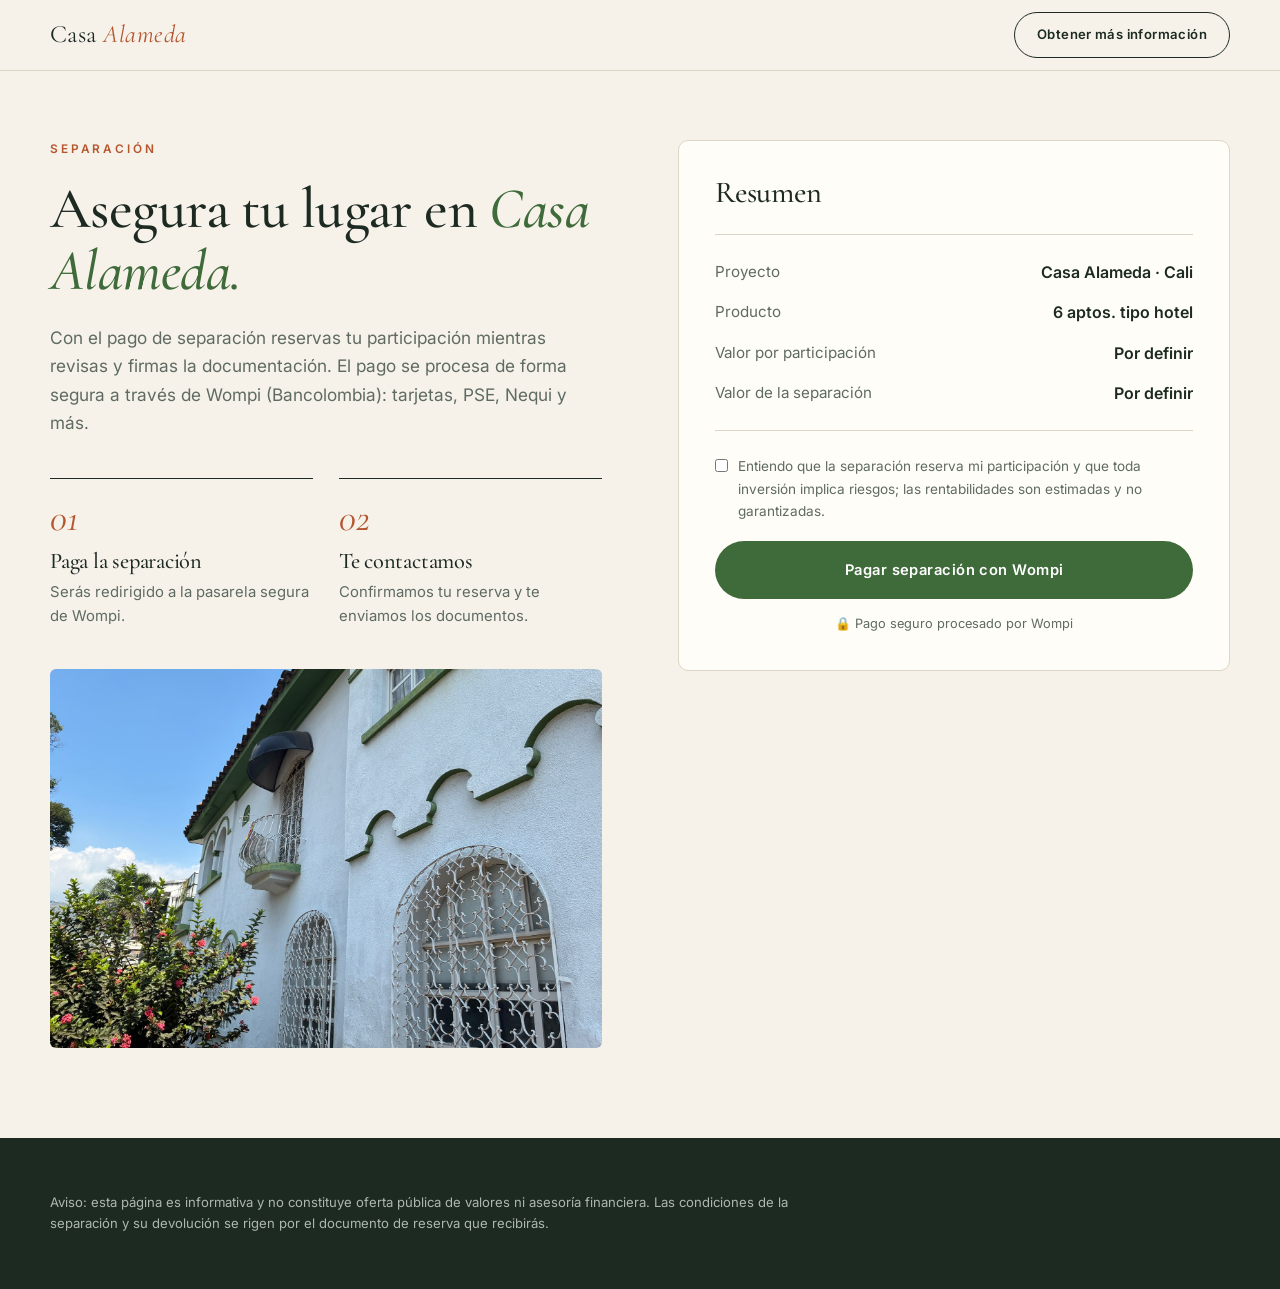
==== invertir.html @ cc1b2de7 "Landing Casa Alameda: inversión colaborativa en rentas cortas Co-Authored-By: Claude Fable 5.1 <nore" ====
<!DOCTYPE html>
<html lang="es">
<head>
<meta charset="utf-8">
<meta name="viewport" content="width=device-width,initial-scale=1">
<title>Separa tu participación · Casa Alameda</title>
<link rel="preconnect" href="https://fonts.googleapis.com">
<link rel="preconnect" href="https://fonts.gstatic.com" crossorigin>
<link href="https://fonts.googleapis.com/css2?family=Cormorant+Garamond:ital,wght@0,400;0,500;1,400;1,500&family=Inter:wght@400;500;600&display=swap" rel="stylesheet">
<link rel="stylesheet" href="styles.css">
</head>
<body>

<header class="nav solid">
  <div class="wrap">
    <a class="brand" href="index.html">Casa <span>Alameda</span></a>
    <a class="btn btn-dark btn-ghost" href="index.html#contacto">Obtener más información</a>
  </div>
</header>

<main class="checkout">
  <div class="wrap split" style="align-items:start">
    <div>
      <span class="eyebrow">Separación</span>
      <h2>Asegura tu lugar en <em>Casa Alameda.</em></h2>
      <p class="lead">Con el pago de separación reservas tu participación mientras revisas y firmas la documentación. El pago se procesa de forma segura a través de Wompi (Bancolombia): tarjetas, PSE, Nequi y más.</p>
      <ol class="steps" style="padding:0;grid-template-columns:1fr 1fr;margin-top:40px">
        <li><h3>Paga la separación</h3><p>Serás redirigido a la pasarela segura de Wompi.</p></li>
        <li><h3>Te contactamos</h3><p>Confirmamos tu reserva y te enviamos los documentos.</p></li>
      </ol>
      <div class="frame wide" style="margin-top:40px"><img src="assets/fachada-3.jpg" alt="Fachada Casa Alameda"></div>
    </div>

    <aside class="summary">
      <h3 style="font-size:1.9rem">Resumen</h3>
      <dl>
        <dt>Proyecto</dt><dd>Casa Alameda · Cali</dd>
        <dt>Producto</dt><dd>6 aptos. tipo hotel</dd>
        <dt>Valor por participación</dt><dd data-cfg="valorParticipacion"></dd>
        <dt>Valor de la separación</dt><dd data-cfg="valorSeparacion"></dd>
      </dl>
      <label class="check" style="margin-bottom:18px"><input type="checkbox" id="ok"> Entiendo que la separación reserva mi participación y que toda inversión implica riesgos; las rentabilidades son estimadas y no garantizadas.</label>
      <a class="btn btn-primary" id="pay" href="#">Pagar separación con Wompi</a>
      <div class="wompi-note">🔒 Pago seguro procesado por Wompi</div>
      <div class="msg" id="payMsg" style="margin-top:16px"></div>
    </aside>
  </div>
</main>

<footer style="margin-top:90px">
  <div class="wrap">
    <p>Aviso: esta página es informativa y no constituye oferta pública de valores ni asesoría financiera. Las condiciones de la separación y su devolución se rigen por el documento de reserva que recibirás.</p>
  </div>
</footer>

<script src="config.js"></script>
<script>
const C = window.ALAMEDA || {};
document.querySelectorAll('[data-cfg]').forEach(el=>{ el.textContent = C[el.dataset.cfg] ?? 'Por definir'; });
document.getElementById('pay').addEventListener('click',e=>{
  e.preventDefault();
  const msg=document.getElementById('payMsg'); msg.classList.add('on');
  if(!document.getElementById('ok').checked){ msg.textContent='Marca la casilla para continuar.'; return; }
  if(!C.wompiLink){ msg.textContent='Falta configurar el link de pago de Wompi en config.js (wompiLink).'; return; }
  location.href = C.wompiLink;
});
</script>
</body>
</html>
---- styles.css ----
:root{
  --cream:#f6f2ea; --paper:#fffdf8; --ink:#1d2a22; --muted:#5f6b62;
  --green:#3f6b3a; --green-dark:#2a4a2b; --terra:#b5562f; --line:#ddd5c5;
  --serif:"Cormorant Garamond",Georgia,serif; --sans:"Inter",system-ui,sans-serif;
}
*{box-sizing:border-box;margin:0}
html{scroll-behavior:smooth}
body{font-family:var(--sans);color:var(--ink);background:var(--cream);line-height:1.65;-webkit-font-smoothing:antialiased}
img,video{display:block;max-width:100%}
a{color:inherit}
.wrap{width:min(1180px,100% - 40px);margin-inline:auto}
h1,h2,h3{font-family:var(--serif);font-weight:500;line-height:1.08;letter-spacing:-.01em}
h2{font-size:clamp(2.1rem,4.6vw,3.6rem)}
h2 em,h1 em{font-style:italic;color:var(--green)}
.eyebrow{font-size:.74rem;letter-spacing:.24em;text-transform:uppercase;color:var(--terra);font-weight:600;margin-bottom:18px;display:block}
.lead{font-size:1.08rem;color:var(--muted);max-width:60ch}
section{padding:clamp(70px,10vw,130px) 0}

/* Botones */
.btn{display:inline-flex;align-items:center;gap:10px;padding:16px 30px;border-radius:999px;font-weight:600;font-size:.92rem;letter-spacing:.03em;text-decoration:none;border:1px solid transparent;cursor:pointer;transition:.25s;font-family:var(--sans)}
.btn-primary{background:var(--green);color:#fff}
.btn-primary:hover{background:var(--green-dark);transform:translateY(-2px)}
.btn-ghost{border-color:currentColor;color:inherit;background:transparent}
.btn-ghost:hover{background:#fff;color:var(--ink);border-color:#fff}
.btn-dark{border-color:var(--ink)}
.btn-dark:hover{background:var(--ink);color:#fff;border-color:var(--ink)}

/* Nav */
.nav{position:fixed;inset:0 0 auto 0;z-index:50;padding:18px 0;color:#fff;transition:.3s}
.nav.solid{background:rgba(246,242,234,.94);backdrop-filter:blur(10px);color:var(--ink);box-shadow:0 1px 0 var(--line);padding:12px 0}
.nav .wrap{display:flex;align-items:center;justify-content:space-between;gap:20px}
.brand{font-family:var(--serif);font-size:1.55rem;text-decoration:none;letter-spacing:.02em}
.brand span{font-style:italic;color:var(--terra)}
.nav ul{display:flex;gap:30px;list-style:none;padding:0;font-size:.86rem}
.nav ul a{text-decoration:none;opacity:.9}
.nav ul a:hover{opacity:1;text-decoration:underline;text-underline-offset:6px}
.nav .btn{padding:11px 22px;font-size:.82rem}
@media(max-width:860px){.nav ul{display:none}}

/* Hero */
.hero{position:relative;min-height:100svh;display:flex;align-items:flex-end;color:#fff;padding:130px 0 clamp(50px,8vw,90px);overflow:hidden}
.hero-media{position:absolute;inset:0}
.hero-media img,.hero-media video{width:100%;height:100%;object-fit:cover}
.hero-media::after{content:"";position:absolute;inset:0;background:linear-gradient(90deg,rgba(15,25,18,.72) 0%,rgba(15,25,18,.35) 55%,rgba(15,25,18,.05) 100%),linear-gradient(180deg,rgba(15,25,18,.4) 0%,rgba(15,25,18,0) 30%,rgba(15,25,18,.7) 100%)}
.hero .wrap{position:relative}
.hero .eyebrow{color:#f0c9a8}
.hero h1{font-size:clamp(3rem,8.5vw,7rem);max-width:13ch}
.hero h1 em{color:#cfe3c3}
.hero p{max-width:54ch;margin:24px 0 34px;font-size:1.1rem;opacity:.92}
.cta{display:flex;flex-wrap:wrap;gap:14px}
.hero-facts{display:grid;grid-template-columns:repeat(4,auto);gap:clamp(20px,5vw,60px);margin-top:54px;padding-top:26px;border-top:1px solid rgba(255,255,255,.28);width:fit-content}
.hero-facts b{display:block;font-family:var(--serif);font-size:2.2rem;font-weight:500;line-height:1}
.hero-facts small{font-size:.74rem;letter-spacing:.14em;text-transform:uppercase;opacity:.8}
@media(max-width:640px){.hero-facts{grid-template-columns:repeat(2,auto)}}

/* Split */
.split{display:grid;grid-template-columns:1fr 1fr;gap:clamp(30px,6vw,90px);align-items:center}
.split.rev>:first-child{order:2}
.split p+p{margin-top:16px}
.split .lead{margin-top:22px}
.frame{position:relative}
.frame img,.frame video{width:100%;aspect-ratio:4/5;object-fit:cover;border-radius:220px 220px 6px 6px}
.frame.wide img,.frame.wide video{aspect-ratio:16/11;border-radius:6px}
@media(max-width:860px){.split{grid-template-columns:1fr}.split.rev>:first-child{order:0}}

/* Ubicación */
.dark{background:var(--green-dark);color:#f3efe4}
.dark h2 em{color:#cfe3c3}
.dark .lead{color:#c9d3c4}
.dark .eyebrow{color:#f0c9a8}
.cards{display:grid;grid-template-columns:repeat(3,1fr);gap:22px;margin-top:54px}
.card{border:1px solid rgba(255,255,255,.2);border-radius:8px;padding:32px 28px}
.card .n{font-family:var(--serif);font-style:italic;font-size:1.1rem;color:#f0c9a8}
.card h3{font-size:1.7rem;margin:10px 0 12px}
.card p{font-size:.95rem;color:#c9d3c4}
@media(max-width:860px){.cards{grid-template-columns:1fr}}

/* Apartamentos */
.units{display:grid;grid-template-columns:repeat(4,1fr);gap:0;margin-top:50px;border-top:1px solid var(--line);border-left:1px solid var(--line)}
.unit{padding:30px 26px;border-right:1px solid var(--line);border-bottom:1px solid var(--line);background:var(--paper)}
.unit svg{width:30px;height:30px;stroke:var(--green);fill:none;stroke-width:1.4;margin-bottom:16px}
.unit h3{font-size:1.45rem;margin-bottom:6px}
.unit p{font-size:.92rem;color:var(--muted)}
@media(max-width:860px){.units{grid-template-columns:1fr 1fr}}
@media(max-width:520px){.units{grid-template-columns:1fr}}

/* Galería */
.gallery{display:grid;grid-template-columns:repeat(12,1fr);gap:12px;margin-top:50px}
.gallery figure{position:relative;overflow:hidden;border-radius:6px;cursor:zoom-in;grid-column:span 4}
.gallery figure.w6{grid-column:span 6}.gallery figure.w8{grid-column:span 8}
.gallery img{width:100%;height:100%;aspect-ratio:16/10;object-fit:cover;transition:transform .7s}
.gallery figure:hover img{transform:scale(1.05)}
.gallery figcaption{position:absolute;left:14px;bottom:12px;color:#fff;font-size:.78rem;letter-spacing:.1em;text-transform:uppercase;text-shadow:0 1px 8px rgba(0,0,0,.7)}
@media(max-width:760px){.gallery figure,.gallery figure.w6,.gallery figure.w8{grid-column:span 12}}
.lightbox{position:fixed;inset:0;background:rgba(10,15,12,.94);display:none;place-items:center;z-index:100;padding:20px;cursor:zoom-out}
.lightbox.on{display:grid}
.lightbox img{max-height:92vh;border-radius:4px}

/* Inversión */
.figures{display:grid;grid-template-columns:repeat(3,1fr);gap:0;margin-top:50px;border:1px solid var(--line);border-radius:8px;overflow:hidden;background:var(--paper)}
.figures div{padding:34px 30px;border-right:1px solid var(--line);border-bottom:1px solid var(--line)}
.figures small{font-size:.72rem;letter-spacing:.16em;text-transform:uppercase;color:var(--muted)}
.figures b{display:block;font-family:var(--serif);font-weight:500;font-size:clamp(1.5rem,2.6vw,2.2rem);margin-top:8px;line-height:1.15}
.figures b.tbd{color:#a79f8f;font-style:italic}
@media(max-width:760px){.figures{grid-template-columns:1fr}}
.includes{display:grid;grid-template-columns:repeat(3,1fr);gap:26px;margin-top:40px}
.includes li{list-style:none;padding-left:30px;position:relative;font-size:.97rem}
.includes li::before{content:"";position:absolute;left:0;top:.55em;width:16px;height:1px;background:var(--terra)}
.includes b{display:block;font-family:var(--serif);font-size:1.35rem;font-weight:500}
@media(max-width:760px){.includes{grid-template-columns:1fr}}

/* Pasos */
.steps{display:grid;grid-template-columns:repeat(4,1fr);gap:26px;margin-top:50px;counter-reset:s}
.steps li{list-style:none;counter-increment:s;border-top:1px solid var(--ink);padding-top:20px}
.steps li::before{content:"0" counter(s);font-family:var(--serif);font-style:italic;font-size:2.4rem;color:var(--terra);display:block;line-height:1;margin-bottom:12px}
.steps h3{font-size:1.4rem;margin-bottom:6px}
.steps p{font-size:.93rem;color:var(--muted)}
@media(max-width:860px){.steps{grid-template-columns:1fr 1fr}}
@media(max-width:520px){.steps{grid-template-columns:1fr}}

/* Contacto */
.contact{background:var(--paper);border-top:1px solid var(--line)}
form{display:grid;gap:16px}
.row{display:grid;grid-template-columns:1fr 1fr;gap:16px}
@media(max-width:520px){.row{grid-template-columns:1fr}}
label{font-size:.76rem;letter-spacing:.12em;text-transform:uppercase;color:var(--muted);display:grid;gap:8px}
input,select,textarea{font:inherit;font-size:1rem;letter-spacing:0;text-transform:none;color:var(--ink);padding:14px 16px;border:1px solid var(--line);border-radius:6px;background:#fff;width:100%}
input:focus,select:focus,textarea:focus{outline:2px solid var(--green);outline-offset:1px;border-color:transparent}
.check{display:flex;gap:10px;align-items:flex-start;text-transform:none;letter-spacing:0;font-size:.85rem}
.check input{width:auto;margin-top:4px}
.note{font-size:.84rem;color:var(--muted)}
.msg{padding:14px 16px;border-radius:6px;background:#eef3ea;border:1px solid #cddcc6;font-size:.92rem;display:none}
.msg.on{display:block}

/* Banda CTA */
.band{position:relative;color:#fff;text-align:center;padding:clamp(90px,14vw,170px) 0;overflow:hidden}
.band img{position:absolute;inset:0;width:100%;height:100%;object-fit:cover}
.band::after{content:"";position:absolute;inset:0;background:rgba(20,35,24,.72)}
.band .wrap{position:relative;z-index:1}
.band h2{max-width:18ch;margin:0 auto 30px}
.band h2 em{color:#cfe3c3}
.band .cta{justify-content:center}

footer{background:var(--ink);color:#aeb8ae;padding:54px 0;font-size:.82rem}
footer .brand{color:#fff;display:block;margin-bottom:14px}
footer p{max-width:95ch}
footer p+p{margin-top:10px}

/* Página de separación */
.checkout{padding-top:140px;min-height:100svh}
.summary{background:var(--paper);border:1px solid var(--line);border-radius:10px;padding:36px}
.summary dl{display:grid;grid-template-columns:1fr auto;gap:14px 20px;margin:24px 0;padding:24px 0;border-block:1px solid var(--line)}
.summary dt{color:var(--muted);font-size:.95rem}.summary dd{font-weight:600;text-align:right}
.summary .btn{width:100%;justify-content:center}
.wompi-note{display:flex;align-items:center;gap:8px;justify-content:center;margin-top:14px;font-size:.8rem;color:var(--muted)}

.reveal{opacity:0;transform:translateY(26px);transition:opacity .9s,transform .9s}
.reveal.in{opacity:1;transform:none}
@media(prefers-reduced-motion:reduce){.reveal{opacity:1;transform:none;transition:none}html{scroll-behavior:auto}}
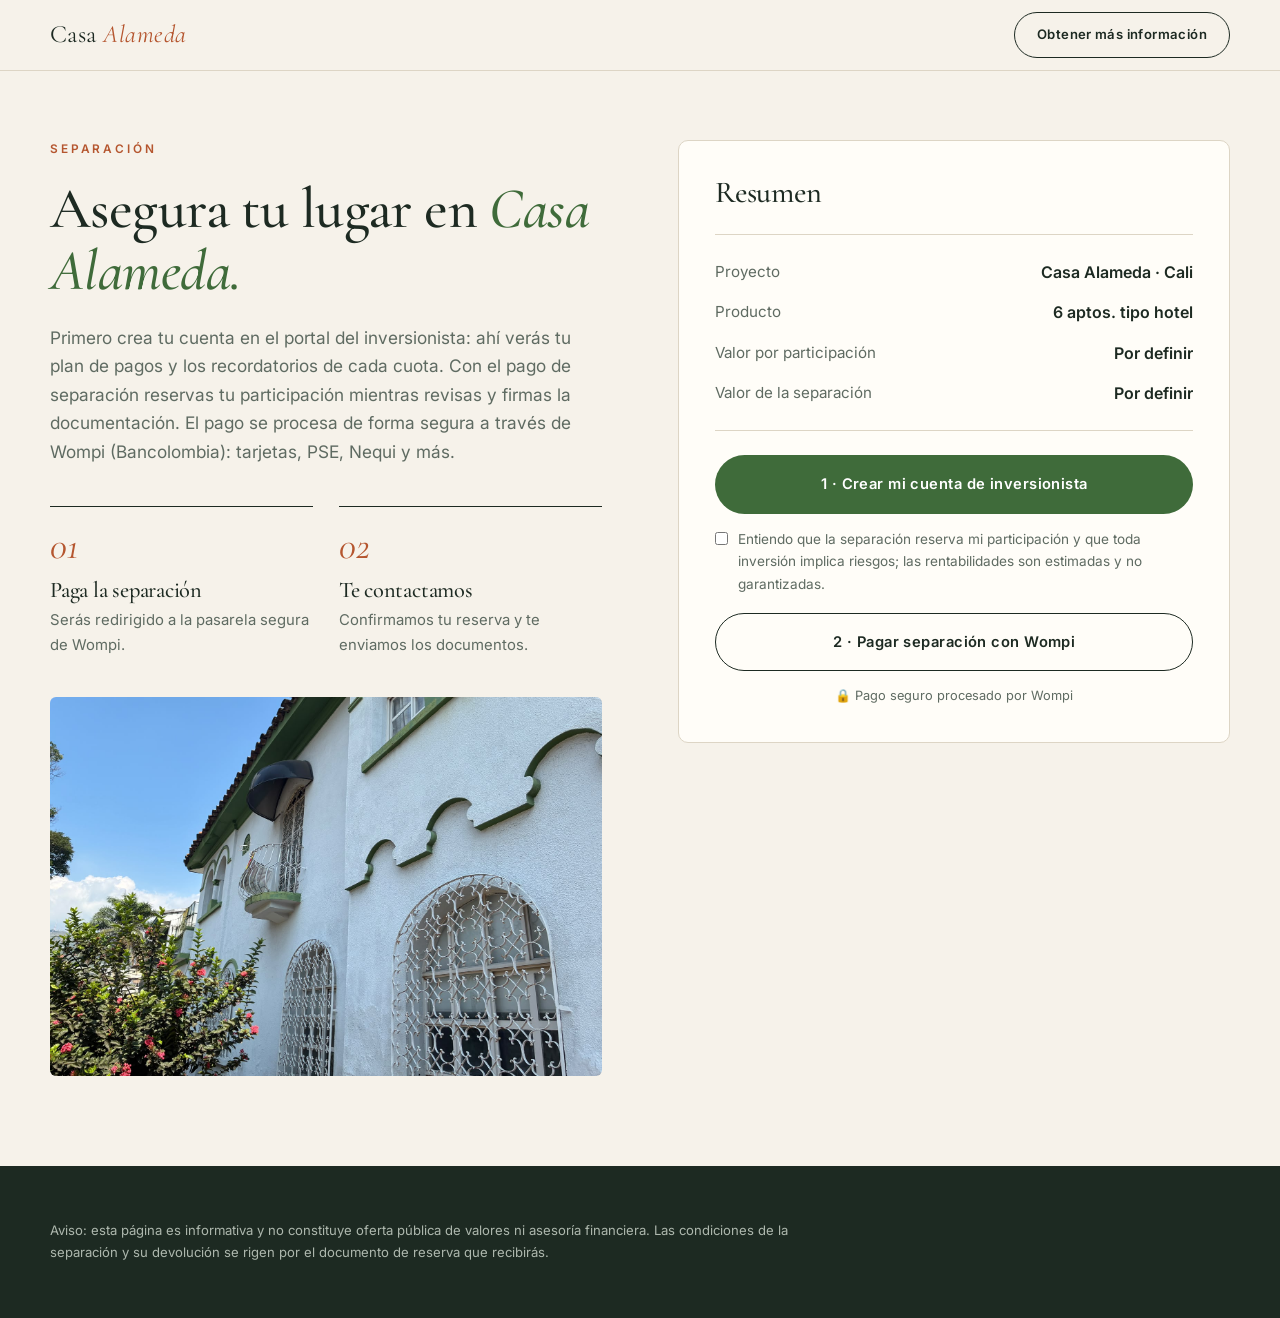
==== commit 4ae4142c: "Formularios conectados al CRM y portal del inversionista Co-Authored-By: Claude Fable 5.1 <noreply@a" ====
--- a/invertir.html
+++ b/invertir.html
@@ -23,7 +23,7 @@
     <div>
       <span class="eyebrow">Separación</span>
       <h2>Asegura tu lugar en <em>Casa Alameda.</em></h2>
-      <p class="lead">Con el pago de separación reservas tu participación mientras revisas y firmas la documentación. El pago se procesa de forma segura a través de Wompi (Bancolombia): tarjetas, PSE, Nequi y más.</p>
+      <p class="lead">Primero crea tu cuenta en el portal del inversionista: ahí verás tu plan de pagos y los recordatorios de cada cuota. Con el pago de separación reservas tu participación mientras revisas y firmas la documentación. El pago se procesa de forma segura a través de Wompi (Bancolombia): tarjetas, PSE, Nequi y más.</p>
       <ol class="steps" style="padding:0;grid-template-columns:1fr 1fr;margin-top:40px">
         <li><h3>Paga la separación</h3><p>Serás redirigido a la pasarela segura de Wompi.</p></li>
         <li><h3>Te contactamos</h3><p>Confirmamos tu reserva y te enviamos los documentos.</p></li>
@@ -39,8 +39,9 @@
         <dt>Valor por participación</dt><dd data-cfg="valorParticipacion"></dd>
         <dt>Valor de la separación</dt><dd data-cfg="valorSeparacion"></dd>
       </dl>
+      <a class="btn btn-primary" data-portal href="#" target="_blank" rel="noopener" style="margin-bottom:14px">1 · Crear mi cuenta de inversionista</a>
       <label class="check" style="margin-bottom:18px"><input type="checkbox" id="ok"> Entiendo que la separación reserva mi participación y que toda inversión implica riesgos; las rentabilidades son estimadas y no garantizadas.</label>
-      <a class="btn btn-primary" id="pay" href="#">Pagar separación con Wompi</a>
+      <a class="btn btn-ghost btn-dark" id="pay" href="#">2 · Pagar separación con Wompi</a>
       <div class="wompi-note">🔒 Pago seguro procesado por Wompi</div>
       <div class="msg" id="payMsg" style="margin-top:16px"></div>
     </aside>
@@ -65,5 +66,6 @@
   location.href = C.wompiLink;
 });
 </script>
+<script type="module" src="site.js"></script>
 </body>
 </html>
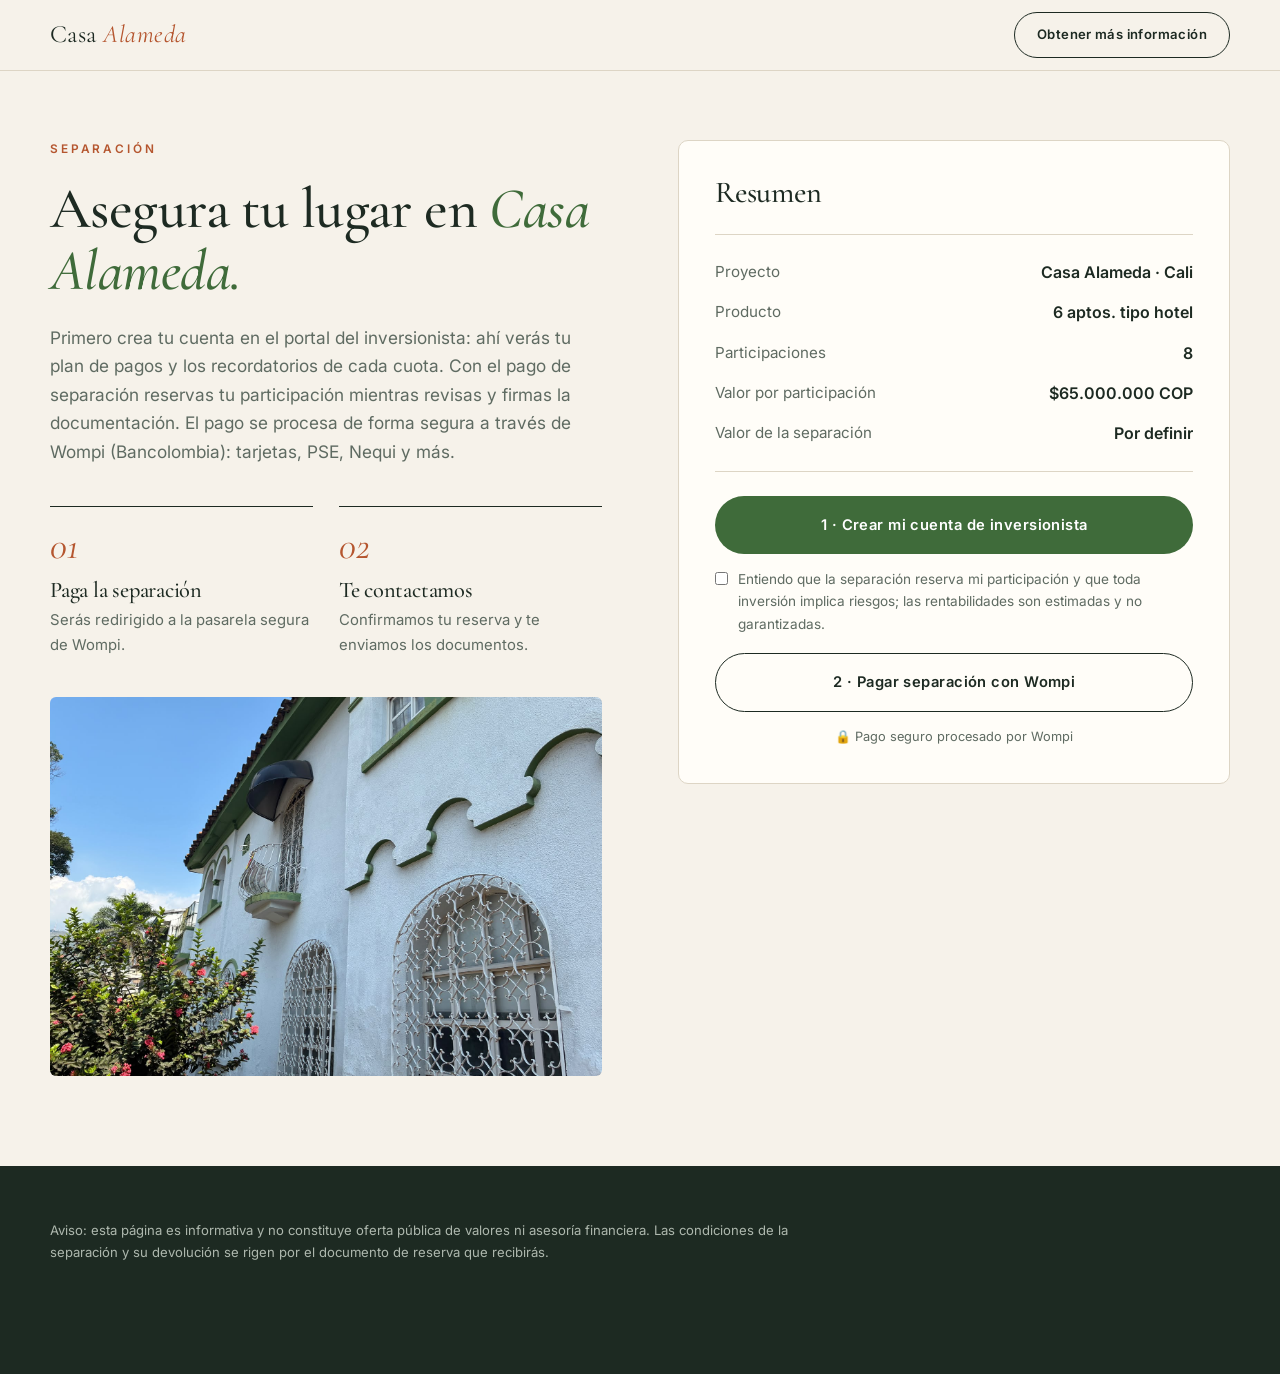
==== commit d187b42f: "Casa Alameda: cifras de inversión (8 participaciones de $65M), flujo de recursos, renders y recorrid" ====
--- a/invertir.html
+++ b/invertir.html
@@ -36,6 +36,7 @@
       <dl>
         <dt>Proyecto</dt><dd>Casa Alameda · Cali</dd>
         <dt>Producto</dt><dd>6 aptos. tipo hotel</dd>
+        <dt>Participaciones</dt><dd>8</dd>
         <dt>Valor por participación</dt><dd data-cfg="valorParticipacion"></dd>
         <dt>Valor de la separación</dt><dd data-cfg="valorSeparacion"></dd>
       </dl>
--- a/styles.css
+++ b/styles.css
@@ -157,3 +157,28 @@
 .reveal{opacity:0;transform:translateY(26px);transition:opacity .9s,transform .9s}
 .reveal.in{opacity:1;transform:none}
 @media(prefers-reduced-motion:reduce){.reveal{opacity:1;transform:none;transition:none}html{scroll-behavior:auto}}
+
+/* ===== Captación de leads ===== */
+.hero-grid{display:grid;grid-template-columns:minmax(0,1.25fr) minmax(300px,400px);gap:clamp(24px,5vw,70px);align-items:end}
+.hero-grid .hero-facts{margin-top:36px}
+@media(max-width:960px){.hero-grid{grid-template-columns:1fr}.hero{padding-top:110px}}
+form.lead{background:var(--paper);color:var(--ink);border-radius:14px;padding:28px 26px;display:grid;gap:12px;box-shadow:0 24px 60px rgba(0,0,0,.28)}
+form.lead h3{font-size:1.75rem;line-height:1.1}form.lead p{font-size:.93rem;color:var(--muted);margin:0 0 4px;max-width:none;opacity:1}
+form.lead input:not([type=checkbox]){padding:14px 16px;border:1px solid var(--line);border-radius:8px;font-size:1rem;background:#fff;width:100%}
+form.lead .ck{display:flex;gap:9px;font-size:.76rem;color:var(--muted);text-transform:none;letter-spacing:0;line-height:1.4;align-items:flex-start}form.lead .ck input{width:auto;margin-top:3px}
+form.lead .btn{justify-content:center;width:100%;font-size:1rem;padding:17px}form.lead small{text-align:center;color:var(--muted);font-size:.76rem}
+form.lead .msg{margin:0}
+.modal{position:fixed;inset:0;background:rgba(15,20,16,.72);z-index:120;display:none;place-items:center;padding:18px;backdrop-filter:blur(3px)}.modal.on{display:grid}
+.modal-box{position:relative;width:min(440px,100%)}.modal-x{position:absolute;right:12px;top:10px;border:0;background:none;font-size:1.1rem;cursor:pointer;color:var(--muted);z-index:2}
+.sticky-cta{position:fixed;left:0;right:0;bottom:0;z-index:60;background:rgba(255,253,248,.97);border-top:1px solid var(--line);padding:10px 20px;display:flex;gap:14px;align-items:center;justify-content:center;transform:translateY(110%);transition:.3s;backdrop-filter:blur(8px)}
+.sticky-cta.on{transform:none}.sticky-cta span{font-size:.9rem;color:var(--muted)}.sticky-cta .btn{padding:12px 24px}
+@media(max-width:640px){.sticky-cta span{display:none}.sticky-cta .btn{width:100%;justify-content:center}}
+body{padding-bottom:0}footer{padding-bottom:110px}
+.cta-block{background:var(--green-dark);color:#f3efe4;border-radius:14px;padding:clamp(28px,5vw,54px);display:flex;gap:24px;align-items:center;justify-content:space-between;flex-wrap:wrap;margin-top:60px}
+.cta-block h3{font-size:clamp(1.6rem,3vw,2.3rem);max-width:22ch}.cta-block p{color:#d8cdc3;margin-top:8px;max-width:50ch}
+/* Plano técnico + modelo 3D */
+.plano{display:grid;grid-template-columns:repeat(auto-fit,minmax(320px,1fr));gap:14px;margin-top:40px}.plano figure{background:#fff;border:1px solid var(--line);border-radius:8px;padding:8px;cursor:zoom-in}.plano img{width:100%}
+.plano figcaption{font-size:.8rem;color:var(--muted);padding:6px 4px 2px}
+
+/* Flujo de recursos */
+.flujo{width:100%;border-collapse:collapse;background:var(--paper);border:1px solid var(--line);border-radius:8px;font-size:.95rem}.flujo th,.flujo td{padding:14px 18px;border-bottom:1px solid var(--line);text-align:left}.flujo th{font-size:.7rem;letter-spacing:.14em;text-transform:uppercase;color:var(--muted)}.flujo .num{text-align:right;white-space:nowrap;font-variant-numeric:tabular-nums}.flujo tr.sub td{background:#eef3ea}
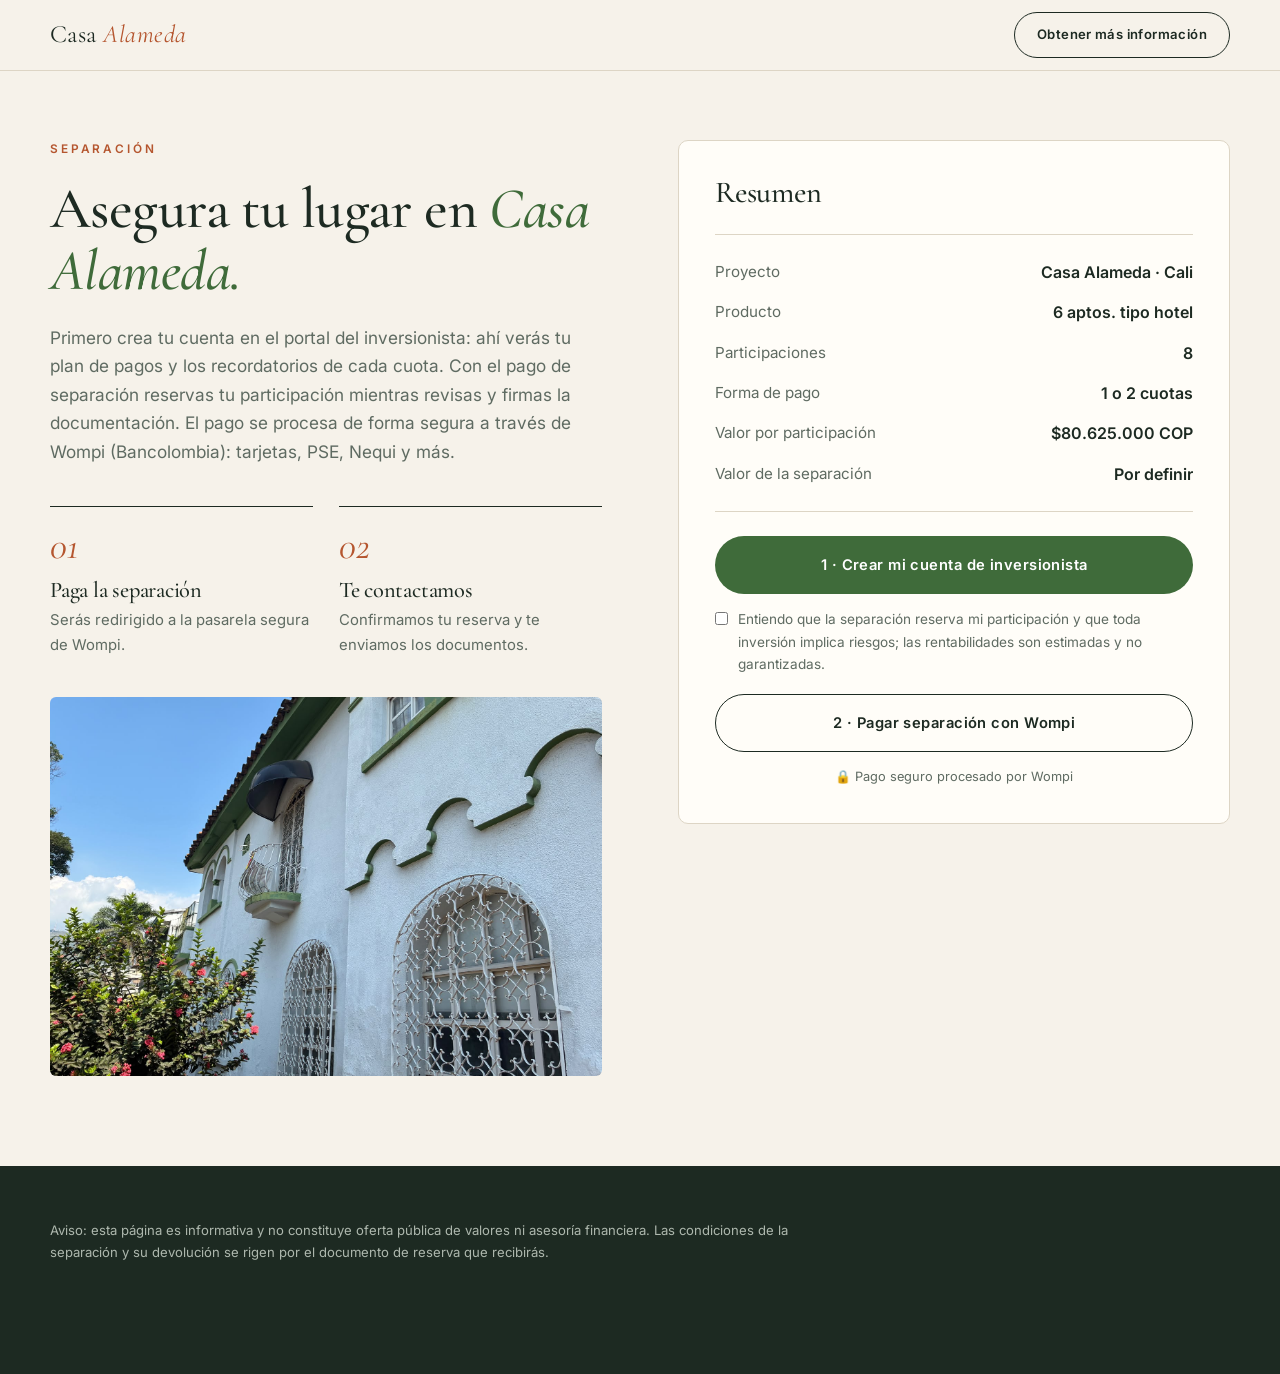
==== commit e47b09e5: "Casa Alameda: pago en 1 o 2 cuotas, proyección a 10 años, escenarios y mapa de distancias Co-Authore" ====
--- a/invertir.html
+++ b/invertir.html
@@ -37,6 +37,7 @@
         <dt>Proyecto</dt><dd>Casa Alameda · Cali</dd>
         <dt>Producto</dt><dd>6 aptos. tipo hotel</dd>
         <dt>Participaciones</dt><dd>8</dd>
+        <dt>Forma de pago</dt><dd>1 o 2 cuotas</dd>
         <dt>Valor por participación</dt><dd data-cfg="valorParticipacion"></dd>
         <dt>Valor de la separación</dt><dd data-cfg="valorSeparacion"></dd>
       </dl>
--- a/styles.css
+++ b/styles.css
@@ -182,3 +182,25 @@
 
 /* Flujo de recursos */
 .flujo{width:100%;border-collapse:collapse;background:var(--paper);border:1px solid var(--line);border-radius:8px;font-size:.95rem}.flujo th,.flujo td{padding:14px 18px;border-bottom:1px solid var(--line);text-align:left}.flujo th{font-size:.7rem;letter-spacing:.14em;text-transform:uppercase;color:var(--muted)}.flujo .num{text-align:right;white-space:nowrap;font-variant-numeric:tabular-nums}.flujo tr.sub td{background:#eef3ea}
+
+/* Mapa de distancias y proyección */
+.mapa-grid{display:grid;grid-template-columns:minmax(0,1.7fr) minmax(260px,1fr);gap:18px;margin-top:50px}
+#mapa{height:clamp(340px,56vh,520px);border-radius:12px;overflow:hidden;z-index:1}
+#mapa-lista{list-style:none;padding:0;display:grid;gap:10px;align-content:start}
+#mapa-lista li{display:grid;grid-template-columns:auto 1fr auto;gap:12px;align-items:center;border:1px solid rgba(255,255,255,.2);border-radius:10px;padding:14px 16px}
+#mapa-lista b{display:block;font-family:var(--serif);font-size:1.25rem;font-weight:500}#mapa-lista small{display:block;color:#c9d3c4;font-size:.8rem}
+#mapa-lista em{font-style:normal;text-align:right;font-size:1.15rem;font-weight:600;white-space:nowrap}
+.pin{width:30px;height:30px;border-radius:50%;display:grid;place-items:center;color:#fff;font:600 14px var(--sans);border:2px solid #fff;box-shadow:0 2px 8px rgba(0,0,0,.35)}
+.tip{font:500 12px var(--sans);border-radius:6px}.tip.casa{font-weight:700;background:#b5562f;color:#fff;border-color:#b5562f}.tip.casa::before{border-top-color:#b5562f}
+@media(max-width:860px){.mapa-grid{grid-template-columns:1fr}}
+.supuestos span{display:block;font-size:.8rem;color:var(--muted);margin-top:4px}
+.barcell{position:relative;min-width:150px}.barcell i{position:absolute;left:0;top:22%;bottom:22%;background:#cfe0c8;border-radius:0 4px 4px 0}.barcell span{position:relative;font-weight:600}
+
+/* Tablas de estudio / proyección */
+.market table{width:100%;border-collapse:collapse;margin-top:24px;background:var(--paper);border:1px solid var(--line);border-radius:8px;overflow:hidden;font-size:.92rem}
+.market th,.market td{padding:13px 16px;text-align:left;border-bottom:1px solid var(--line)}
+.market th{font-size:.68rem;letter-spacing:.12em;text-transform:uppercase;color:var(--muted);font-weight:600}
+.market td.num,.market th.num{text-align:right;white-space:nowrap;font-variant-numeric:tabular-nums}
+.market tr.sub td{background:#eef3ea}.market tr.base td{background:#f6efe2;font-weight:600}
+.market .scroll{overflow-x:auto}.market h3{font-size:1.7rem;margin-top:60px}
+.market .src{font-size:.82rem;color:var(--muted);margin-top:14px;max-width:95ch}.market .src a{color:var(--green)}
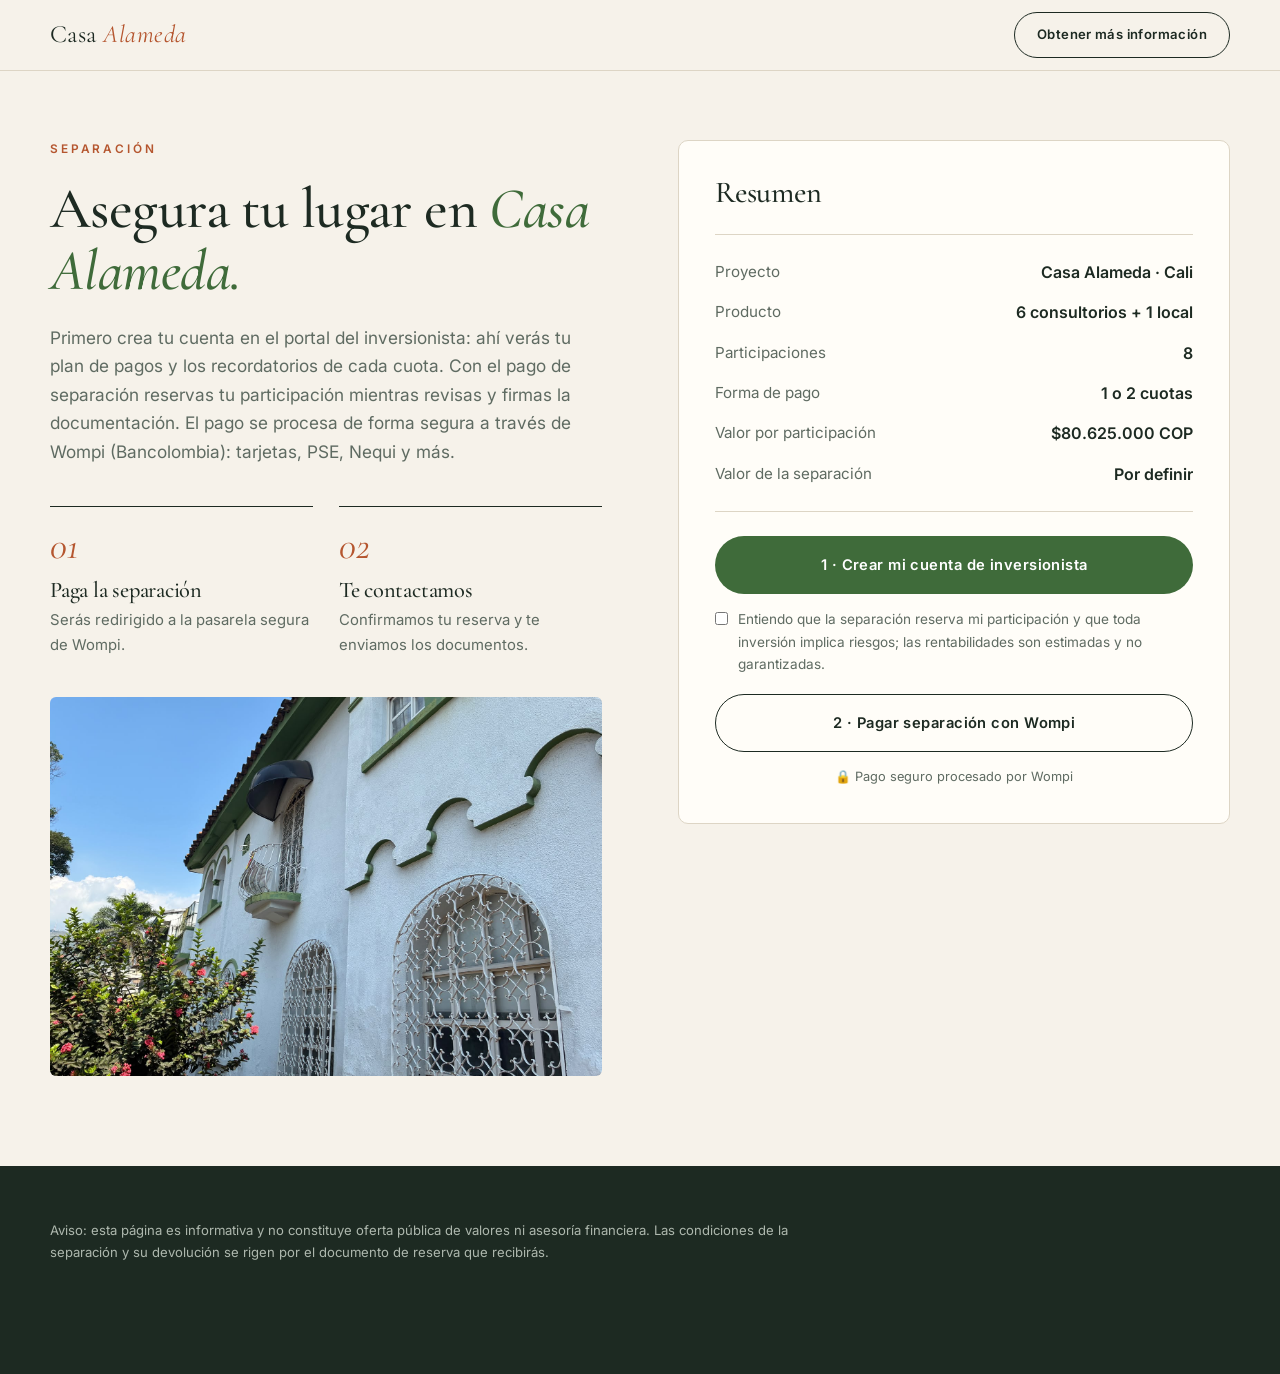
==== commit da4cdd71: "Casa Alameda: 6 consultorios + local + parqueo de visitantes, proyección por arriendo, clínicas en e" ====
--- a/invertir.html
+++ b/invertir.html
@@ -35,7 +35,7 @@
       <h3 style="font-size:1.9rem">Resumen</h3>
       <dl>
         <dt>Proyecto</dt><dd>Casa Alameda · Cali</dd>
-        <dt>Producto</dt><dd>6 aptos. tipo hotel</dd>
+        <dt>Producto</dt><dd>6 consultorios + 1 local</dd>
         <dt>Participaciones</dt><dd>8</dd>
         <dt>Forma de pago</dt><dd>1 o 2 cuotas</dd>
         <dt>Valor por participación</dt><dd data-cfg="valorParticipacion"></dd>
--- a/styles.css
+++ b/styles.css
@@ -204,3 +204,7 @@
 .market tr.sub td{background:#eef3ea}.market tr.base td{background:#f6efe2;font-weight:600}
 .market .scroll{overflow-x:auto}.market h3{font-size:1.7rem;margin-top:60px}
 .market .src{font-size:.82rem;color:var(--muted);margin-top:14px;max-width:95ch}.market .src a{color:var(--green)}
+
+/* Videos de YouTube */
+.videos{display:grid;grid-template-columns:repeat(auto-fit,minmax(320px,1fr));gap:18px;margin-top:40px}
+.yt{position:relative;aspect-ratio:16/9;border-radius:10px;overflow:hidden;background:#000}.yt iframe{position:absolute;inset:0;width:100%;height:100%;border:0}
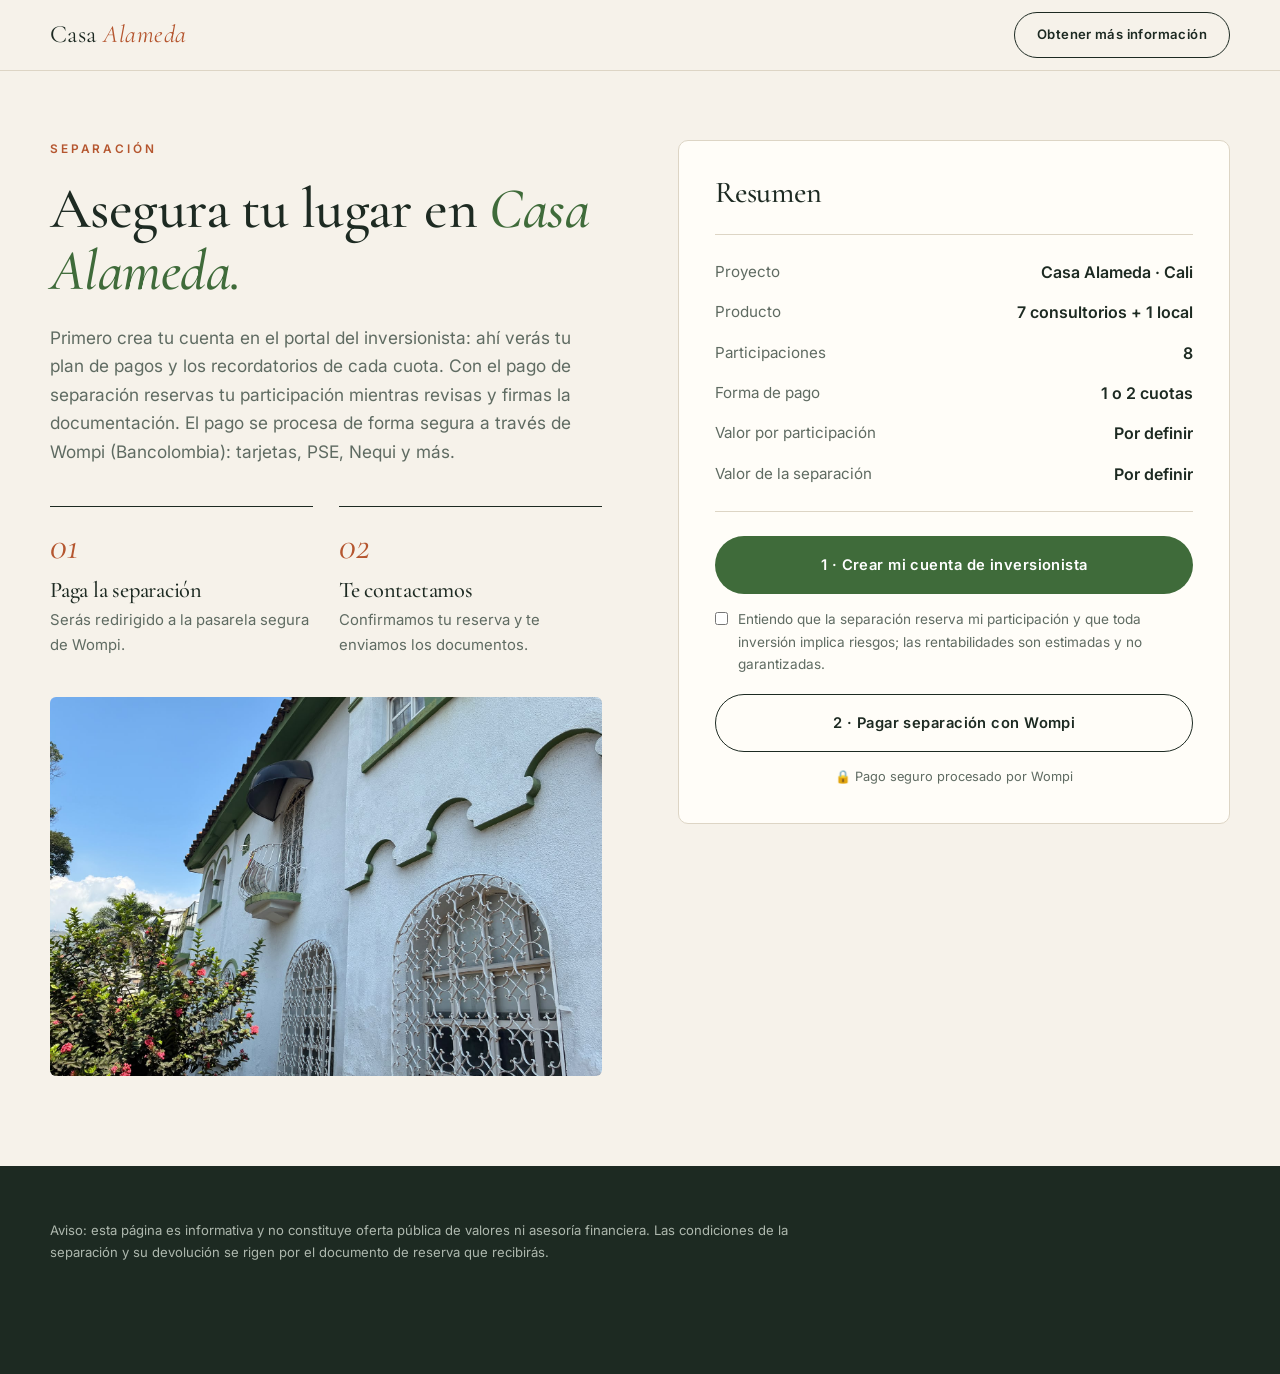
==== commit c841bc9e: "Casa Alameda: presupuesto de obra por capítulos leído de Google Sheets, 7 consultorios y flujo de re" ====
--- a/invertir.html
+++ b/invertir.html
@@ -35,7 +35,7 @@
       <h3 style="font-size:1.9rem">Resumen</h3>
       <dl>
         <dt>Proyecto</dt><dd>Casa Alameda · Cali</dd>
-        <dt>Producto</dt><dd>6 consultorios + 1 local</dd>
+        <dt>Producto</dt><dd>7 consultorios + 1 local</dd>
         <dt>Participaciones</dt><dd>8</dd>
         <dt>Forma de pago</dt><dd>1 o 2 cuotas</dd>
         <dt>Valor por participación</dt><dd data-cfg="valorParticipacion"></dd>
--- a/styles.css
+++ b/styles.css
@@ -208,3 +208,7 @@
 /* Videos de YouTube */
 .videos{display:grid;grid-template-columns:repeat(auto-fit,minmax(320px,1fr));gap:18px;margin-top:40px}
 .yt{position:relative;aspect-ratio:16/9;border-radius:10px;overflow:hidden;background:#000}.yt iframe{position:absolute;inset:0;width:100%;height:100%;border:0}
+
+/* Presupuesto de obra */
+.pres .cap-row{cursor:pointer}.pres .cap-row:hover td{background:#f6f1e7}.pres .cap-row button{border:0;background:none;font-size:.9rem;cursor:pointer;color:var(--muted);width:18px}
+.pres .it td{font-size:.86rem;color:var(--muted);padding-left:44px}.pres .it td small{display:block;font-size:.76rem}.pres .hide{display:none}
